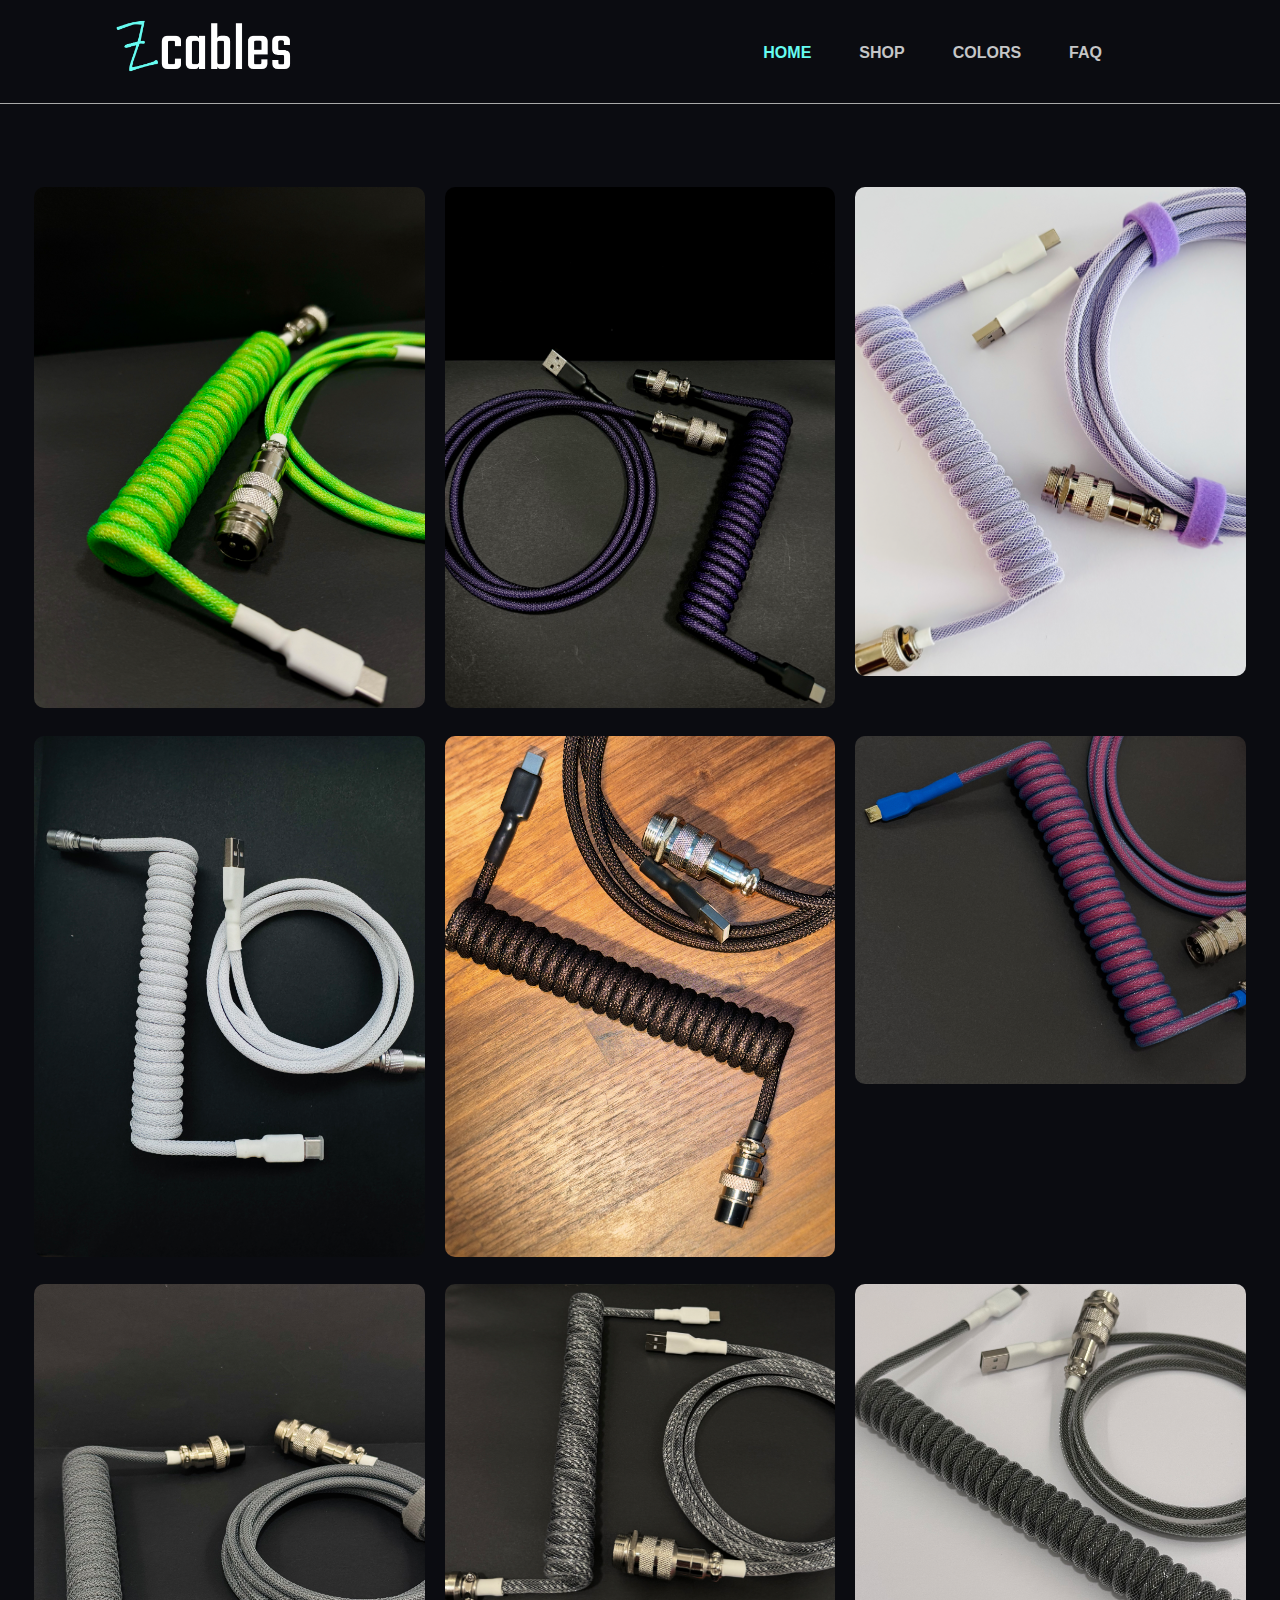
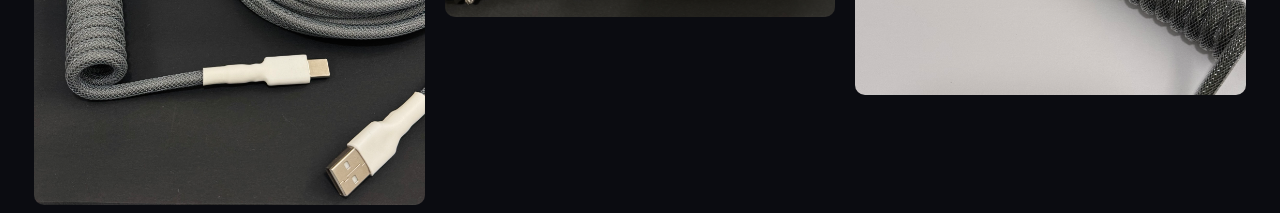
==== index.html @ d9645494 "initial commit" ====
<!DOCTYPE html>
<html lang="en">

<head>
    <meta charset="UTF-8" />
    <meta name="viewport" content="width=device-width, initial-scale=1.0" />
    <link rel="stylesheet" href="https://cdnjs.cloudflare.com/ajax/libs/font-awesome/6.5.2/css/all.min.css"
        integrity="sha512-SnH5WK+bZxgPHs44uWIX+LLJAJ9/2PkPKZ5QiAj6Ta86w+fsb2TkcmfRyVX3pBnMFcV7oQPJkl9QevSCWr3W6A=="
        crossorigin="anonymous" referrerpolicy="no-referrer" />
    <link rel="preconnect" href="https://fonts.googleapis.com" />
    <link rel="preconnect" href="https://fonts.gstatic.com" crossorigin />
    <link href="https://fonts.googleapis.com/css2?family=Open+Sans:ital,wght@0,300..800;1,300..800&display=swap"
        rel="stylesheet" />
    <link rel="stylesheet" href="css/styles.css" />
    <link rel="icon" href="images/favicon.ico" />
    <title>Zcables Home</title>
</head>

<body>
    <header class="header">
        <div class="container container--sm header-flex">
          <a href="index.html">
            <img src="images/logo-1.png" alt="" class="logo" />
        </a>          <nav>
                <ul class="main-menu main-menu-container">
                    <li><a class="current" href="index.html">HOME</a></li>
                    <li><a href="customize.html">SHOP</a></li>
                    <li><a href="colors.html">COLORS</a></li>
                    <li><a href="faq.html">FAQ</a></li>
                    <li><a href=""><i class="fa-solid fa-cart-shopping"></i></a></li>
                </ul>

            </nav>
            <!-- Mobile menu -->

            <!-- Mobile Menu & Hamburger Icon -->
            <div class="navbar__mobile-menu">
                <div class="navbar__mobile-menu-toggle">
                    <i class="fas fa-bars fa-2x"></i>
                </div>
                <!-- Mobile Menu Items -->
                <div class="navbar__mobile-menu-items">
                    <ul class="navbar__mobile-menu-list">
                        <li class="navbar__mobile-menu-item"><a class="current" href="index.html">Home</a> </li>
                        <li class="navbar__mobile-menu-item"> <a href="customize.html">SHOP</a> </li>
                        <li class="navbar__mobile-menu-item"> <a href="colors.html">Colors</a> </li>
                        <li class="navbar__mobile-menu-item"> <a href="faq.html">FAQ</a></li>
                        <li><a href=""><i class="fa-solid fa-cart-shopping"></i></a></li>
                    </ul>
                </div>
            </div>
        </div>
        </navbar>
        </div>
    </header>

    <!-- <section class="services bg-dark">
        <div class="container">
            <h2 class="section-heading">Gallery</h2>
            <div>
        </div>

        </div>
    </section> -->


    <section class="gallery">
      <div class="container container-lg gallery-flex">
       
        <div class="gallery-item">
          <!-- <a
            href="images/IMG_6.jpeg"
            data-lightbox="image-6"
            data-title="Image 6"
          > -->
            <img src="images/IMG_7.jpeg" alt="Portfolio Item 7" />
          <!-- </a> -->
        </div>
        <div class="gallery-item">
          <!-- <a
            href="images/IMG_6.jpeg"
            data-lightbox="image-6"
            data-title="Image 6"
          > -->
            <img src="images/IMG_8.jpeg" alt="Portfolio Item 8" />
          <!-- </a> -->
        </div>
        <div class="gallery-item">
          <!-- <a
            href="images/IMG_6.jpeg"
            data-lightbox="image-6"
            data-title="Image 6"
          > -->
            <img src="images/IMG_9.jpeg" alt="Portfolio Item 9" />
          <!-- </a> -->
        </div>
        <div class="gallery-item">
          <!-- <a
            href="images/IMG_6.jpeg"
            data-lightbox="image-6"
            data-title="Image 6"
          > -->
            <img src="images/IMG_10.jpeg" alt="Portfolio Item 10" />
          <!-- </a> -->
        </div>
        <div class="gallery-item">
          <!-- <a
            href="images/IMG_6.jpeg"
            data-lightbox="image-6"
            data-title="Image 6"
          > -->
            <img src="images/IMG_11.jpeg" alt="Portfolio Item 11" />
          <!-- </a> -->
        </div>
        <div class="gallery-item">
          <!-- <a
            href="images/IMG_6.jpeg"
            data-lightbox="image-6"
            data-title="Image 6"
          > -->
            <img src="images/IMG_12.jpeg" alt="Portfolio Item 12" />
          <!-- </a> -->
        </div>
        <div class="gallery-item">
          <!-- <a
            href="images/IMG_6.jpeg"
            data-lightbox="image-6"
            data-title="Image 6"
          > -->
            <img src="images/IMG_13.jpeg" alt="Portfolio Item 13" />
          <!-- </a> -->
        </div>
        <div class="gallery-item">
          <!-- <a
            href="images/IMG_6.jpeg"
            data-lightbox="image-6"
            data-title="Image 6"
          > -->
            <img src="images/IMG_14.jpeg" alt="Portfolio Item 14" />
          <!-- </a> -->
        </div>
        <div class="gallery-item">
          <!-- <a
            href="images/IMG_6.jpeg"
            data-lightbox="image-6"
            data-title="Image 6"
          > -->
            <img src="images/IMG_15.jpeg" alt="Portfolio Item 15" />
          <!-- </a> -->
        </div>
      </div>
    </section>
    <script src="./index.js"></script>
</body>

</html>

<!-- 

<div class="gallery-item">

    <img src="images/IMG_1.jpeg" alt="Portfolio Item 1" />
</div>
<div class="gallery-item">

    <img src="images/IMG_2.jpeg" alt="Portfolio Item 2" />
</div>
<div class="gallery-item">

    <img src="images/IMG_3.jpeg" alt="Portfolio Item 3" />
</div>
<div class="gallery-item">

    <img src="images/IMG_4.jpeg" alt="Portfolio Item 4" />
</div>
<div class="gallery-item">

    <img src="images/IMG_5.jpeg" alt="Portfolio Item 5" />
</div>
<div class="gallery-item">

    <img src="images/IMG_6.jpeg" alt="Portfolio Item 6" />
</div> -->
---- css/styles.css ----
* {
  margin: 0;
  padding: 0;
  box-sizing: border-box;
}

:root {
  /* --primary-color: #fcf5e9; */
  /* --primary-color: #FFCC00; */
  /* --primary-color: #FFDD44; */
  /* --primary-color: #9b44ff; */
  --primary-color: #7c44ff;

  --dark-color: #333;
  --container-normal: 1100px;
  --container-wide: 1400px;
  --container-narrow: 900px;
}

body {
  font-family: 'Open Sans', sans-serif;
  line-height: 1.6;
  /* background-color: #1D1D1D; */
  background-color: #0B0C11;

  color: #DADADA;
  /* width: 20vw; */
  /* height: 20dvw; */
  /* font-size:calc(1.3rem, 1.3vh, 2rem); */
}


a {
  text-decoration: none;
  /* color: #666666; */
  color: #C5C6C7;
}

ul {
  list-style: none;
}

img {
  max-width: 100%;
}


/* playground */

.color1,
.color2 {
  /* width: 20rem;
  height: 20rem; */

}

.color1 {
  background-color: #FFCC00;
}

.color2 {
  background-color: #FFD523;
}


/* Mobile Menu */


.navbar__menu-link:hover,
.navbar__mobile-menu-link:hover {
  color: var(--primary-color);
}

.navbar__menu-link--primary,
.navbar__mobile-menu-link--primary {
  color: var(--primary-color);
}

.navbar__menu-link--primary:hover,
.navbar__mobile-menu-link--primary:hover {
  color: #fff;
}

/* Mobile Menu */
.navbar__mobile-menu {
  display: none;
  cursor: pointer;

}

.navbar__mobile-menu-items {
  position: absolute;
  display: none;
  /* top: 100%; */
  left: 0;
  top: 10dvh;
  width: 100%;
  background: var(--secondary-color);
  opacity: 0.95;
  padding: 3rem 2rem;
  text-align: center;
  box-shadow: 0 2px 5px rgba(255, 255, 255, 0.1);
  border-top: 1px solid rgba(255, 255, 255, 0.1);
  transition: transform 0.3s ease-in-out;
}

.navbar__mobile-menu-list {
  display: flex;
  flex-direction: column;
  gap: 2rem;
  font-size: 1.2rem;
}

.navbar__mobile-menu-items {
  transform: translateX(100%);
}

.navbar__mobile-menu-items.active {
  transform: translateX(1dvw);
  background-color: #1D1D1D;
}




/* Utility Classes */
.bg-primary {
  /* background: var(--primary-color); */

  /* Text */
  /* color: var(--primary-color); */
  color: #FFC107;
}

.bg-dark {
  /* background: var(--dark-color); */
  background-color: #0B0C11;

  color: #fff;
}

.bg-dark .bg-primary {
  padding: 0 0.3rem;
}

.btn {
  display: inline-block;
  padding: 1rem 2rem;
  border: 1px solid #333;
  background: transparent;
  font-family: inherit;
  font-size: inherit;
  cursor: pointer;
}

.btn:hover {
  background: #333;
  color: #fff;
}

.visually-hidden {
  clip: rect(0 0 0 0);
  clip-path: inset(50%);
  height: 1px;
  overflow: hidden;
  position: absolute;
  white-space: nowrap;
  width: 1px;
}

.section-heading {
  font-size: 1.6rem;
  text-align: center;
  margin-bottom: 40px;
}

/* Container */
.container {
  max-width: var(--container-normal);
  margin: 0 auto;
  padding: 0 1.5rem;
}

.container-lg {
  max-width: var(--container-wide);
}

.container-sm {
  /* max-width: var(--container-narrow); */
}

.container- {
  /* max-width: var(--container-narrow); */
}

/* Input */

input{
  padding: 2rem;
}

/* Header */
.header {
  border-bottom: 1px solid #aaa;
  margin: 1.5dvw auto;
}

.header .logo {
  width: 180px;
}

.header .header-flex {
  padding-bottom: 1rem;
  display: flex;
  justify-content: space-between;
  align-items: center;
}

.header .main-menu {
  display: flex;
  gap: 1rem;
  font-size: 1.3rem;
}

.header .main-menu a {
  padding: 0.5rem 1rem;
  /* font-size: 1.3rem; */
  font-weight: 800;
  font-family: "Teko", sans-serif;
  font-optical-sizing: auto;
  font-style: normal;

}

.header .main-menu a:hover {
  /* background: var(--primary-color); */
  /* background: #ffffff; */
  /* background: #e4e7ba; */
  color: #ffffff;
}

.current {
  /* color: #FFC107; */
  color: #66FCF1;

}

/* Hero */
.hero {
  height: 500px;
  display: flex;
  justify-content: center;
  align-items: center;
  text-align: center;
}

.hero h2 {
  /* font-size: 3rem; */
  line-height: 1.4;
  font-weight: normal;
}

.gallery {
  padding-top: 4rem;
  /* background-color: #333333; */
  /* background-color: #46A29F; */
  background-color: #0B0C11;

}

.gallery-flex {
  display: flex;
  justify-content: center;
  flex-wrap: wrap;
  gap: 20px;
}

.gallery-item {
  width: calc(33.333% - 20px);
  border-radius: 10px;
}

.gallery-item img {
  border-radius: 10px;
}

.gallery-item:hover {
  opacity: 0.9;
}


/* DIY Gallery */

.gallery .diy {
  padding-top: 4rem;
  background-color: #333333;
}

.gallery-flex {
  display: flex;
  justify-content: center;
  flex-wrap: wrap;
  gap: 20px;
}

.gallery-item .diy {
  width: calc(33.333% - 20px);
  border-radius: 10px;
}

.gallery-item img {
  border-radius: 10px;
}

.gallery-item:hover {
  opacity: 0.9;
}




/* Footer */
.footer {
  border-top: 1px solid #aaa;
  padding: 2rem 1.5rem;
  margin-top: 2rem;
}

.footer .footer-flex {
  display: flex;
  justify-content: space-between;
  align-items: center;
}

.footer img {
  width: 120px;
  height: 35px;
}

.footer h4 {
  /* font-size: 1rem; */
  margin-bottom: 0.5rem;
}

.footer a {
  margin: 0.2rem;
}

/* Services */
.services {
  padding: 3rem 0 4rem;
}

.services-flex {
  display: flex;
  gap: 2rem;
}

.service-item h4 {
  /* font-size: 1.1rem; */
  margin-bottom: 0.7rem;
}

/* Team */
.team {
  padding: 3rem 0 4rem;
}

.team-flex {
  display: flex;
  gap: 1.4rem;
}

.team img {
  border-radius: 10px;
}

/* Contact */
.contact {
  padding: 3rem 0 4rem;
}

.contact p {
  text-align: center;
  margin-bottom: 2rem;
}

.form-group {
  margin: 2rem 0;
}

.contact input,
.contact textarea {
  border: none;
  border-bottom: 1px #333 solid;
  width: 100%;
  font-family: inherit;
  /* font-size: inherit; */
  padding-bottom: 1rem;
}

.contact textarea {
  height: 200px;
}

.contact input:focus,
.contact textarea:focus {
  outline: 0;
}

.contact button {
  width: 100%;
}

/* Media Queries */

@media (max-width: 576px) {}

@media (max-width: 768px) {}


@media only screen and (max-width: 992px) {



  .navbar__menu {
    display: none;
  }

  .navbar__mobile-menu {
    display: block;
  }

  .header .main-menu{
    display: none;

  }

  .navbar__mobile-menu-items {
    display: block;

  }


  .checkbtn {
    display: block;
    font-size: 5rem;
    position: absolute;
    top: 30px;
    left: 40px;
  }

  .nav-mobile {
    top: 160px;
    width: 100%;
  }

  .nav-mobile a {
    font-size: 2rem;
    padding: 2rem 3rem;
  }

  .checkbtn {
    display: block;
    font-size: 5rem;
    position: absolute;
    top: 30px;
    left: 40px;
  }

  .nav-mobile {
    top: 160px;
    width: 100%;
  }

  .nav-mobile a {
    font-size: 2rem;
    padding: 2rem 3rem;
  }
}


 select{
  padding: 1rem;
}


.container-1 {
  max-width: 800px;
  margin: 20px auto;
  padding: 20px;
  box-shadow: 0 0 10px rgba(0, 0, 0, 0.1);
}

h1 {
  font-size: 24px;
  margin-bottom: 20px;
}

.faq-item {
  margin-bottom: 10px;
}

.faq-question {
  width: 100%;
  padding: 10px;
  font-size: 1.4rem;
  text-align: left;
  border: 1px solid #ccc;
  border-radius: 5px;
  cursor: pointer;
  transition: background-color 0.3s;
  background-color: transparent;
  color: #49C5B6;
font-weight: 700;
font-family: "Teko", sans-serif;
font-optical-sizing: auto;
font-style: normal;}

.faq-question:hover {
  /* background-color: #d4d4d4; */
}

.drawer {
  display: none;
  padding: 10px;
  border: 1px solid #ccc;
  border-top: none;
  margin-top: -1px;
  background-color: #29292B; 
  border-radius: 0 0 5px 5px;
}

.drawer p {
  margin: 0;
  font-size: 1rem;
  color: #C0C0C0;
}

 li {
  margin: 0;
  font-size: 1rem;
  color: #C0C0C0;
}
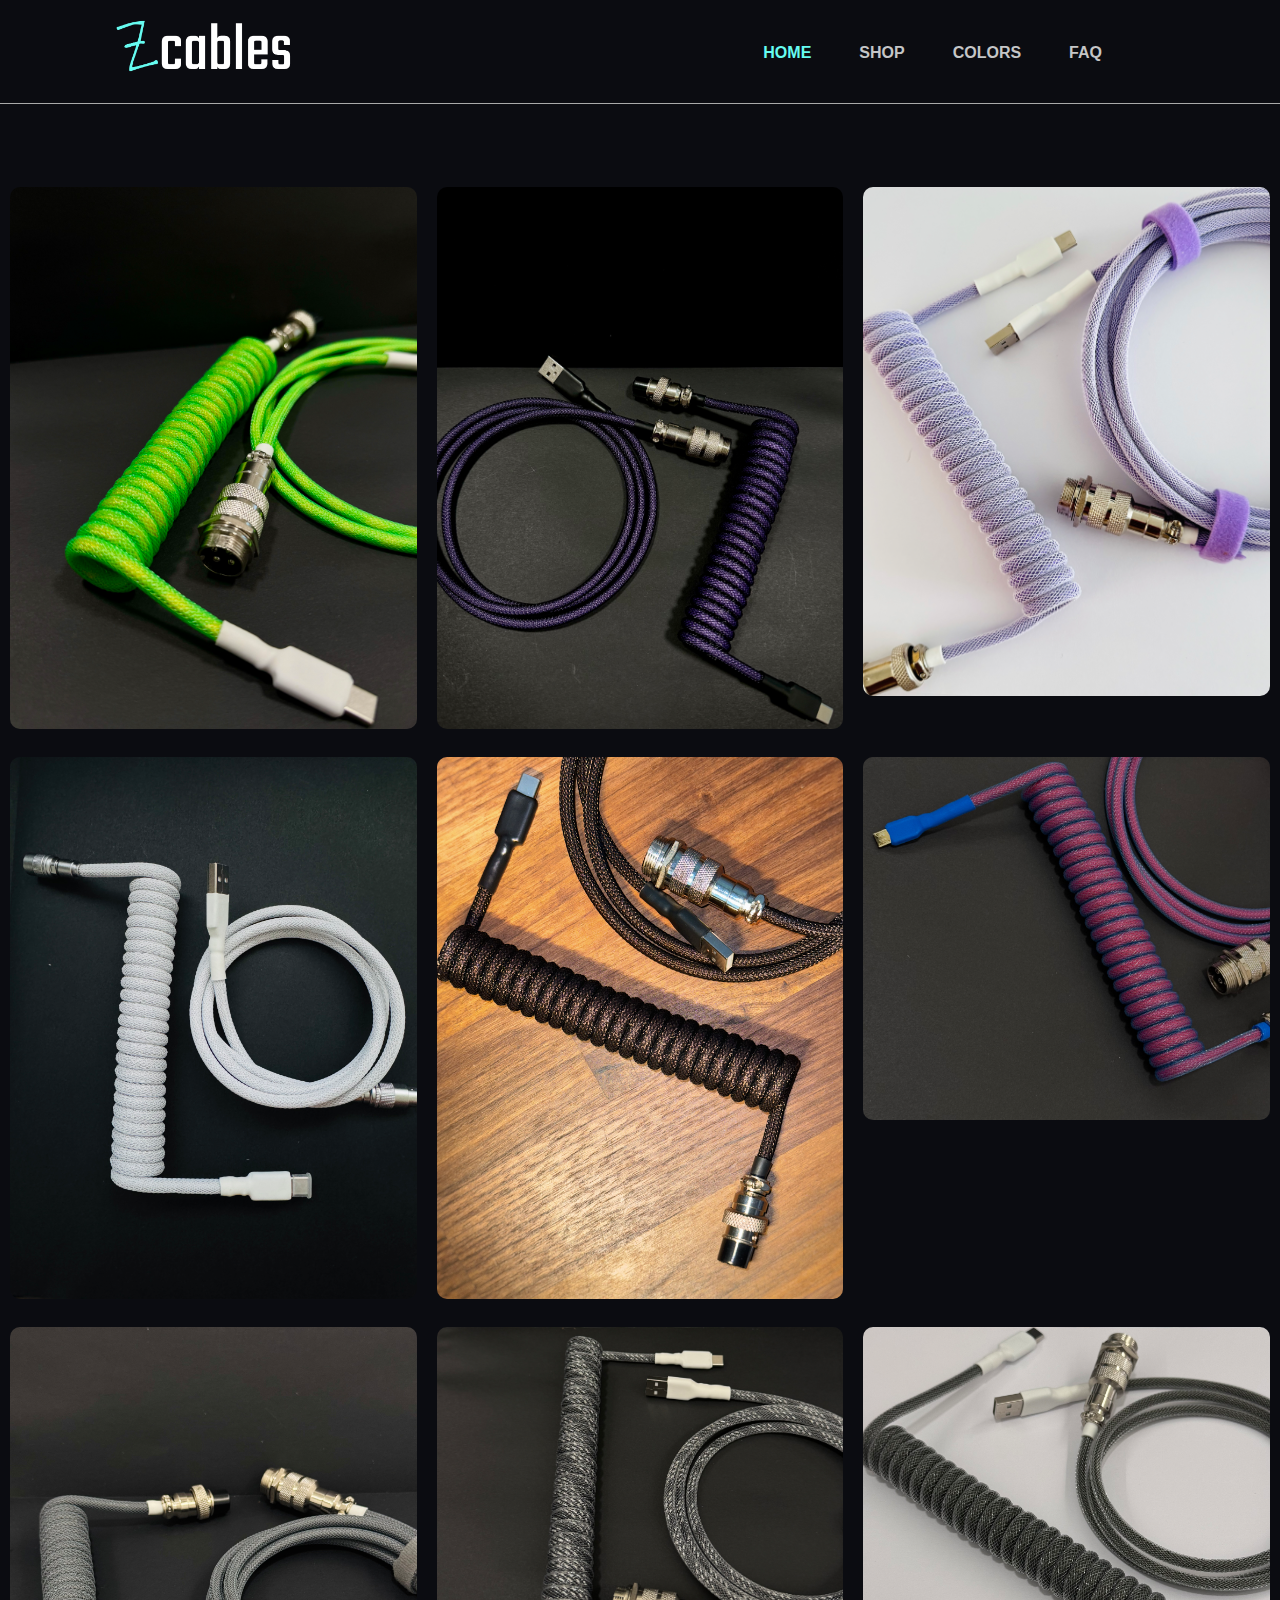
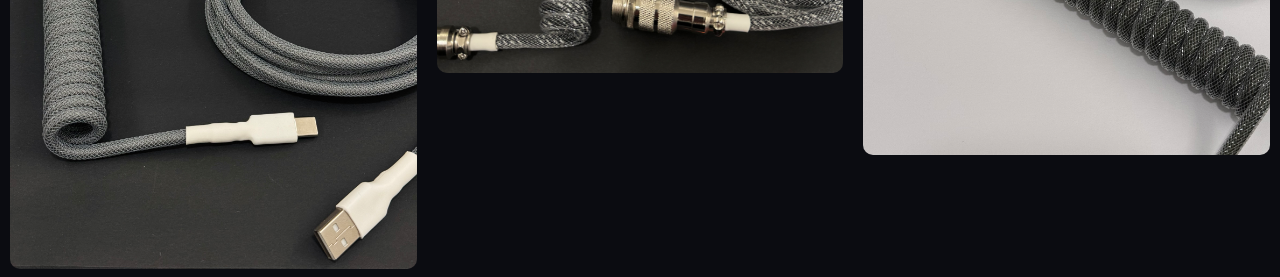
==== commit 4d5122ff: "Pages" ====
--- a/index.html
+++ b/index.html
@@ -24,7 +24,7 @@
         </a>          <nav>
                 <ul class="main-menu main-menu-container">
                     <li><a class="current" href="index.html">HOME</a></li>
-                    <li><a href="customize.html">SHOP</a></li>
+                    <li><a href="shop.html">SHOP</a></li>
                     <li><a href="colors.html">COLORS</a></li>
                     <li><a href="faq.html">FAQ</a></li>
                     <li><a href=""><i class="fa-solid fa-cart-shopping"></i></a></li>
@@ -42,7 +42,7 @@
                 <div class="navbar__mobile-menu-items">
                     <ul class="navbar__mobile-menu-list">
                         <li class="navbar__mobile-menu-item"><a class="current" href="index.html">Home</a> </li>
-                        <li class="navbar__mobile-menu-item"> <a href="customize.html">SHOP</a> </li>
+                        <li class="navbar__mobile-menu-item"> <a href="shop.html">SHOP</a> </li>
                         <li class="navbar__mobile-menu-item"> <a href="colors.html">Colors</a> </li>
                         <li class="navbar__mobile-menu-item"> <a href="faq.html">FAQ</a></li>
                         <li><a href=""><i class="fa-solid fa-cart-shopping"></i></a></li>
@@ -65,7 +65,7 @@
 
 
     <section class="gallery">
-      <div class="container container-lg gallery-flex">
+      <div class="center-container container-lg gallery-flex">
        
         <div class="gallery-item">
           <!-- <a
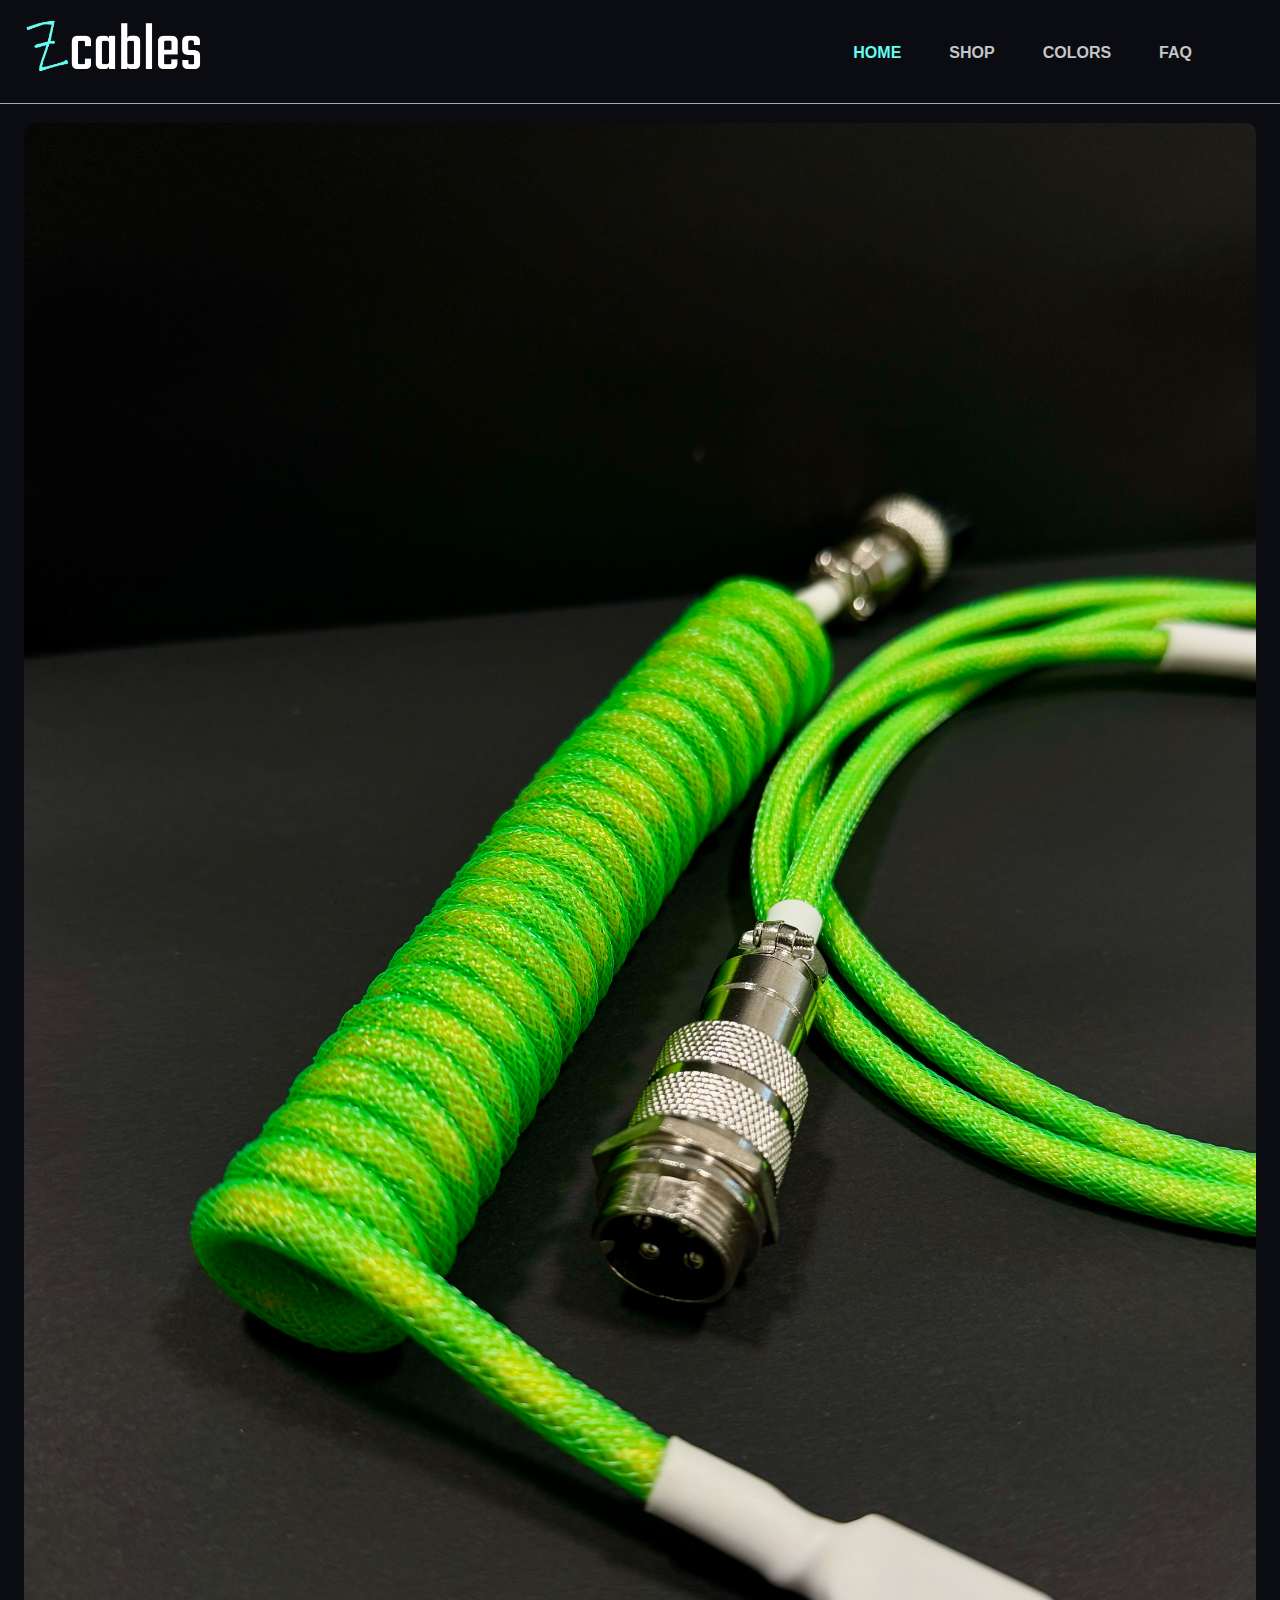
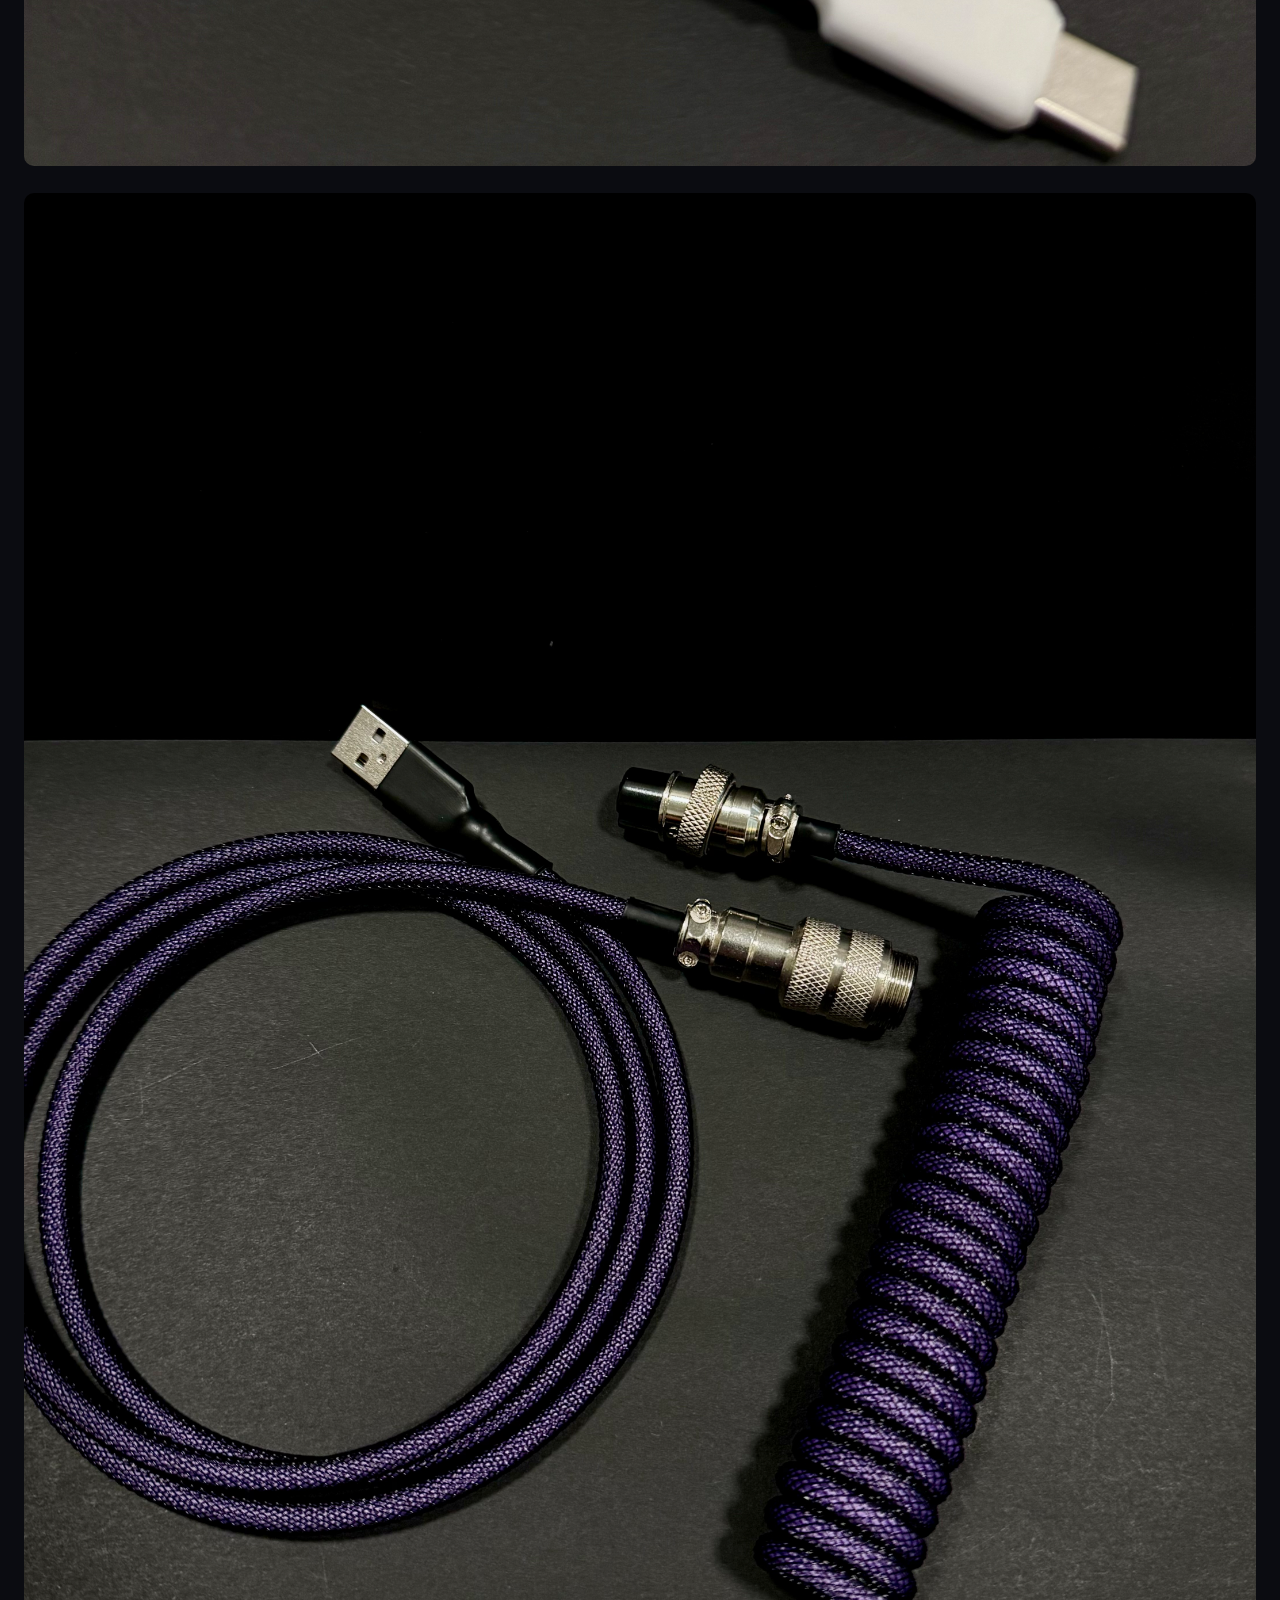
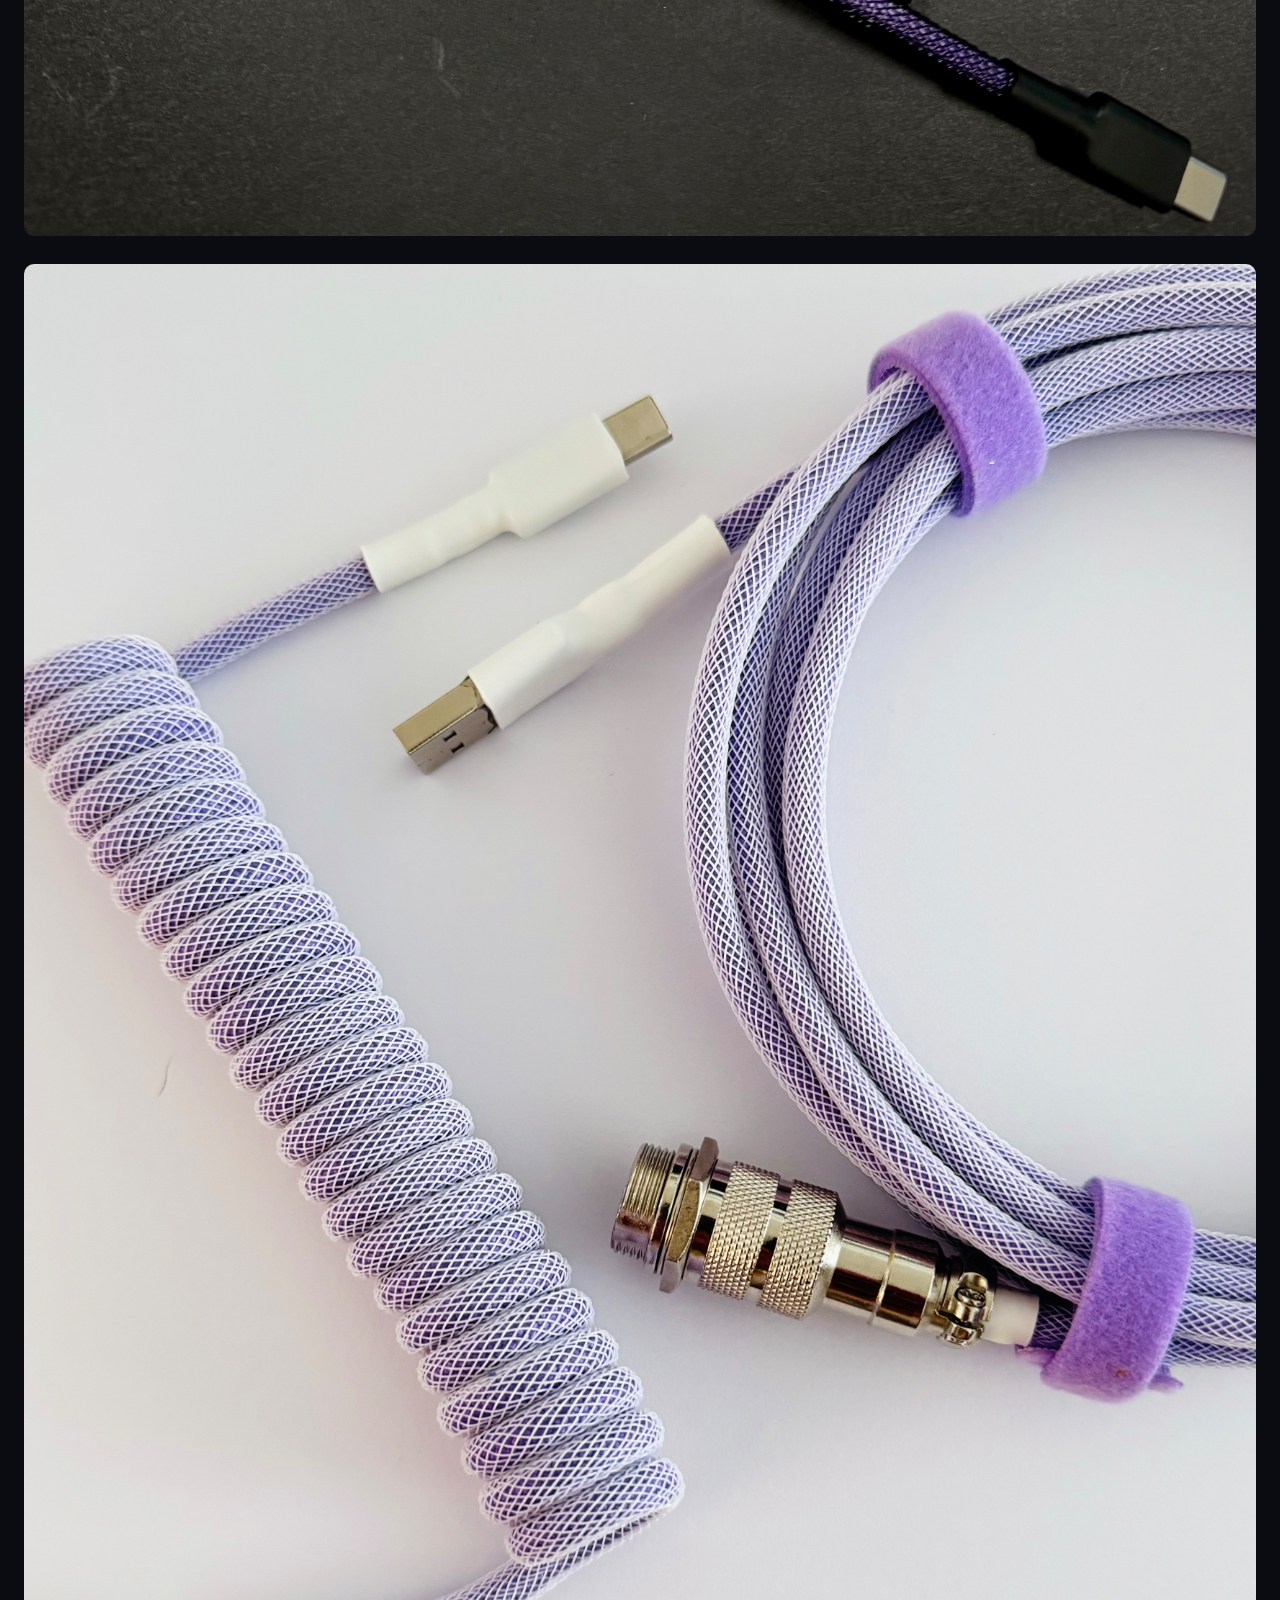
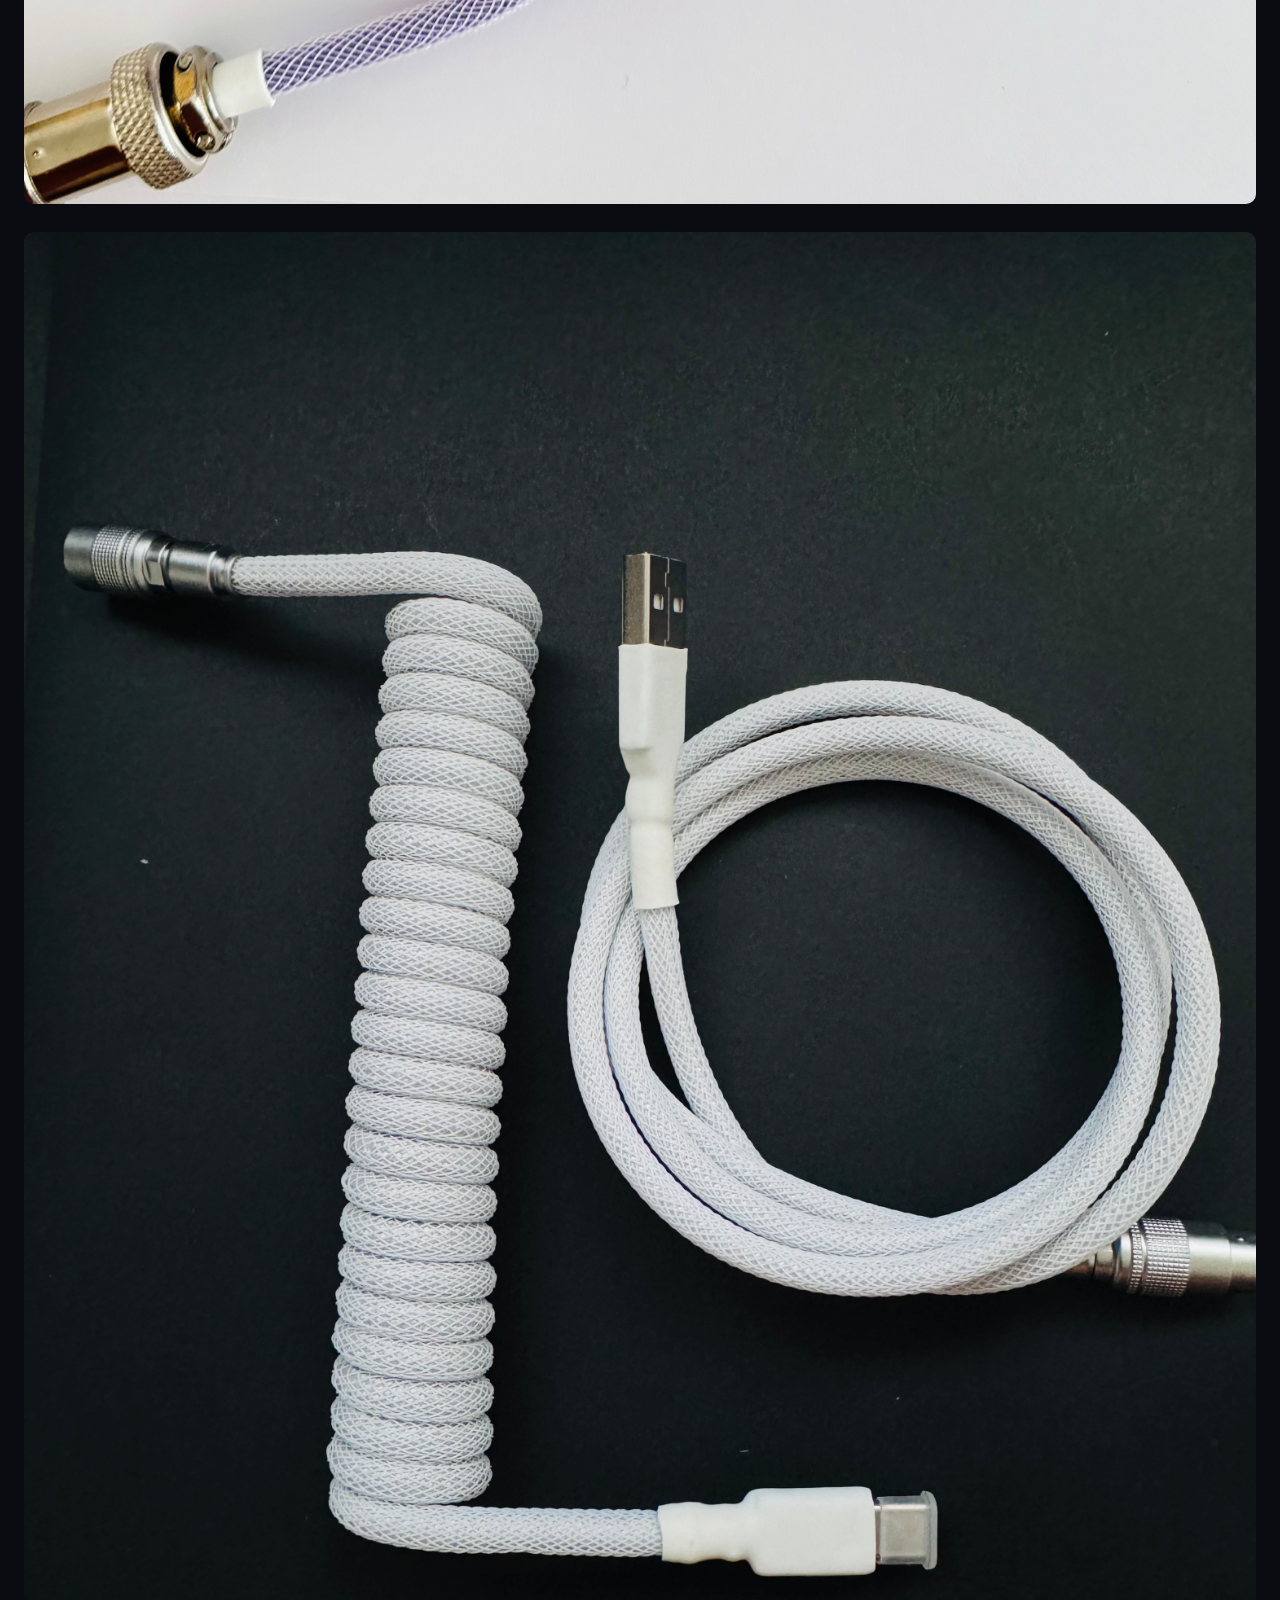
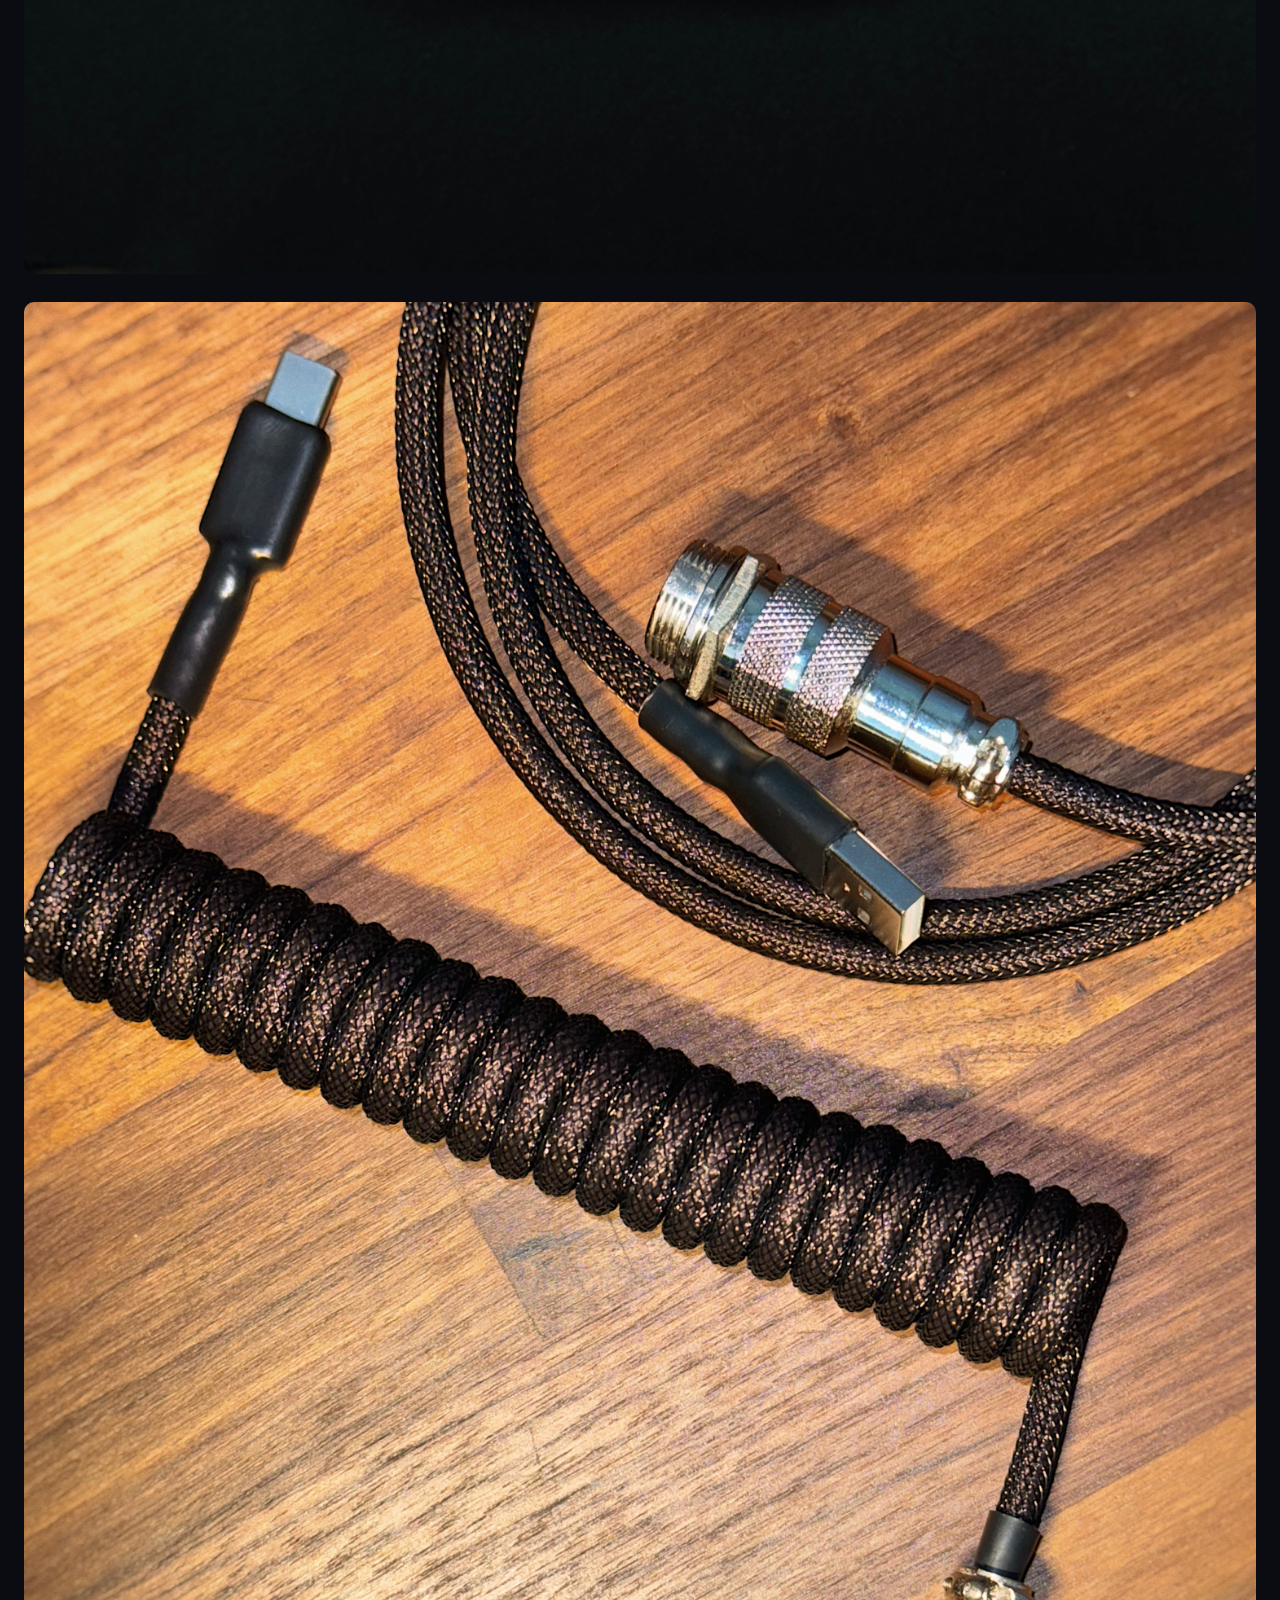
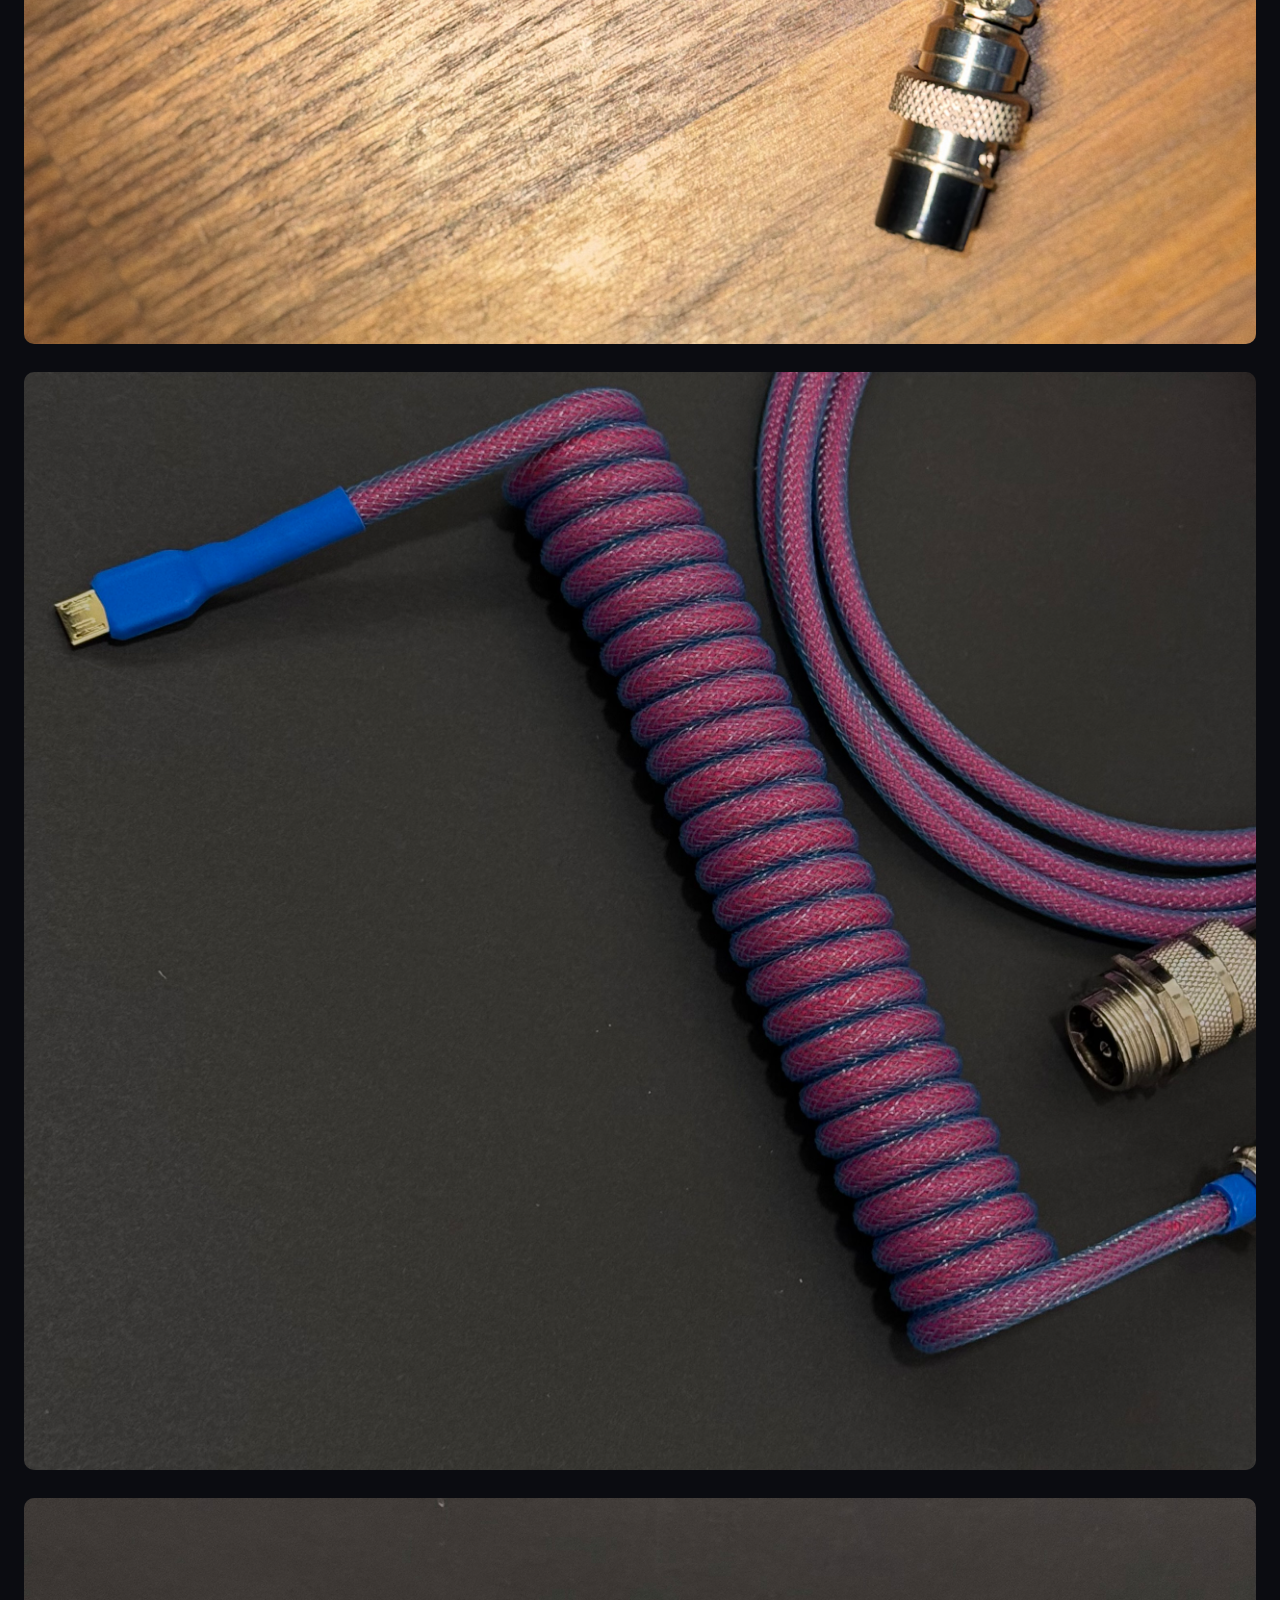
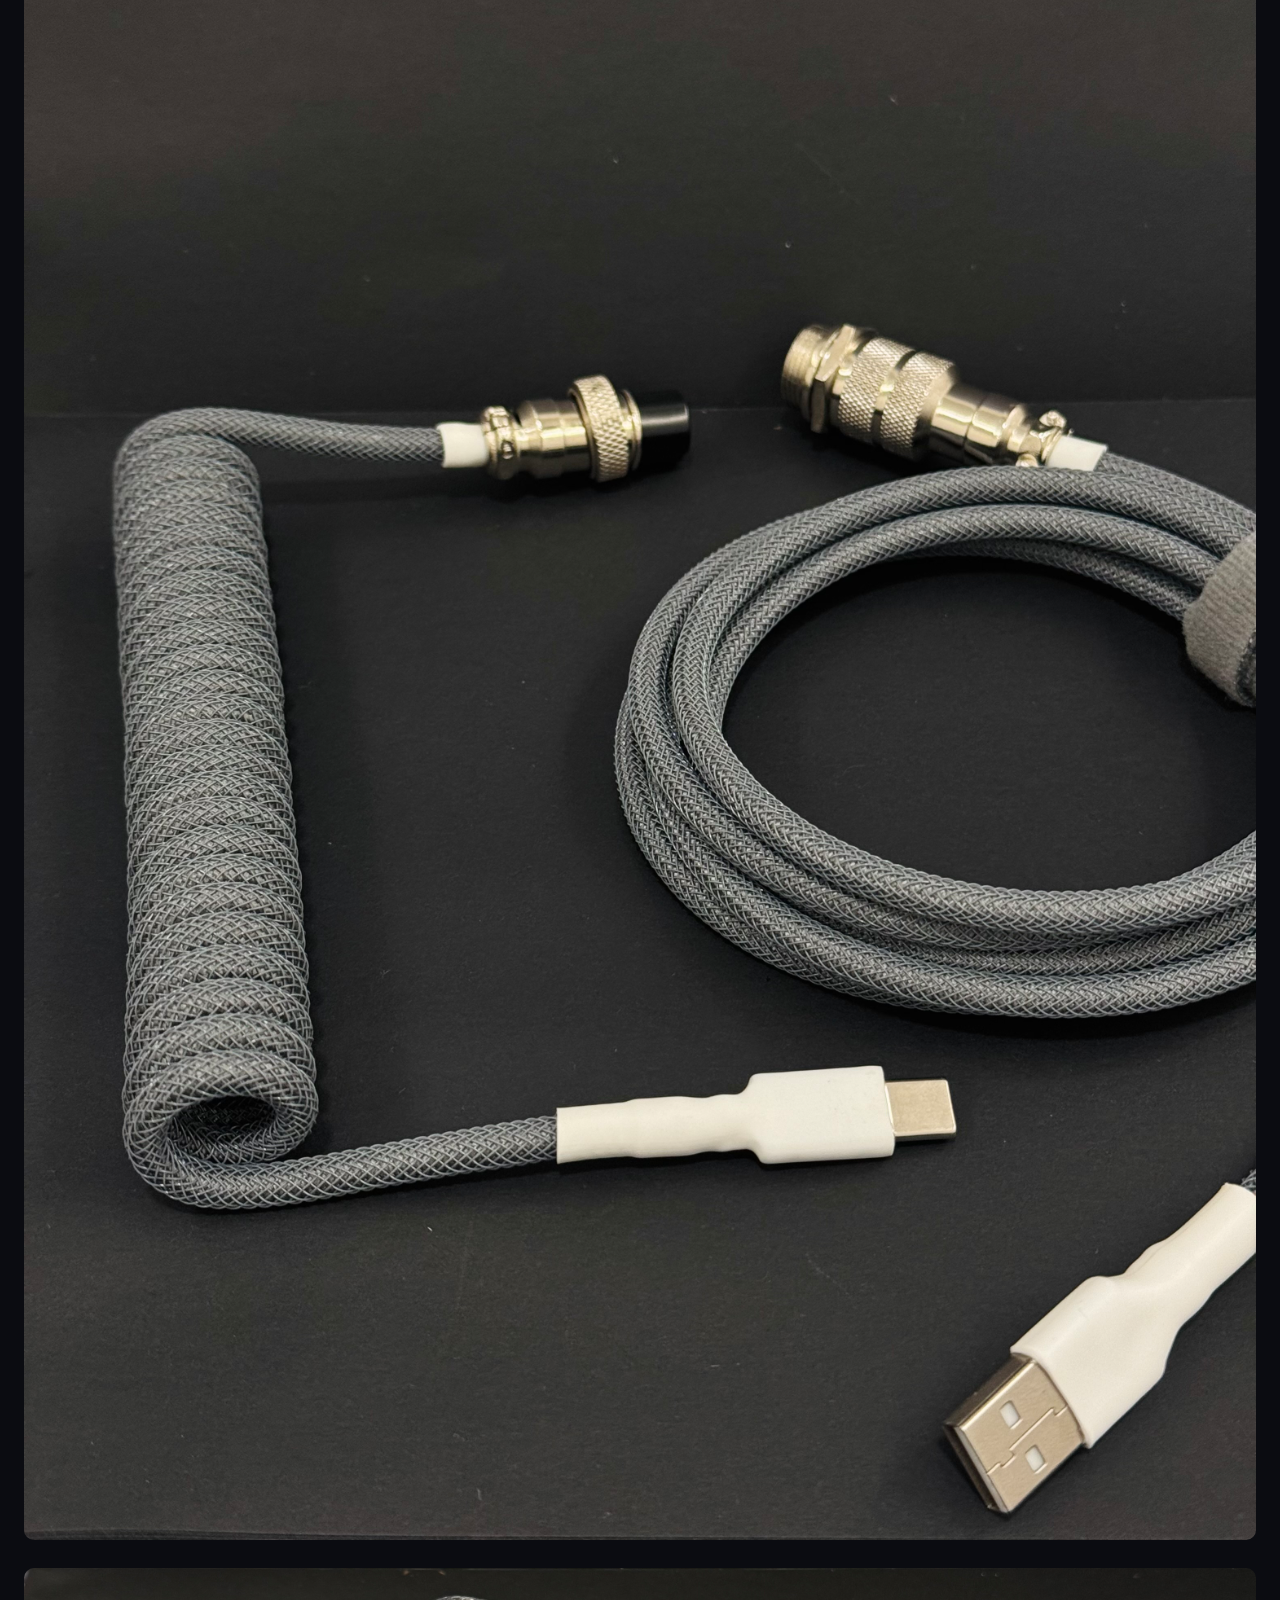
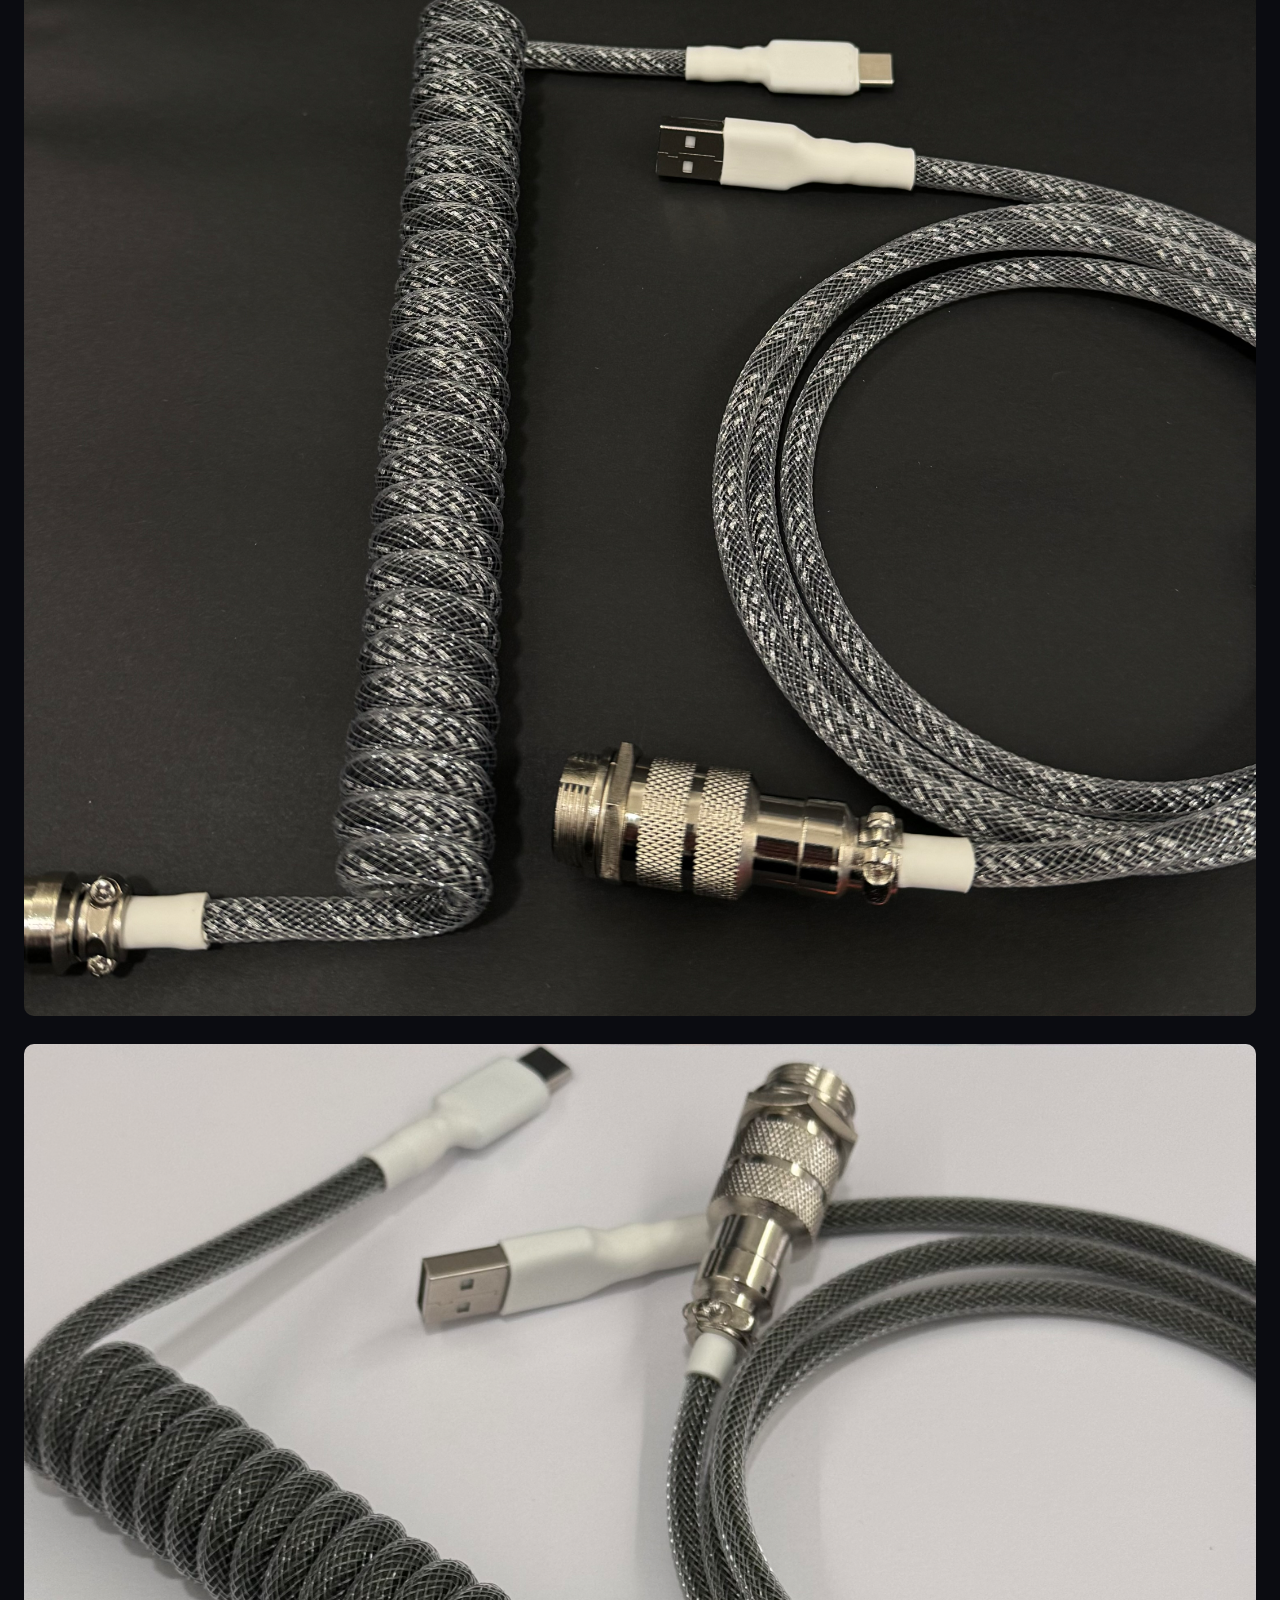
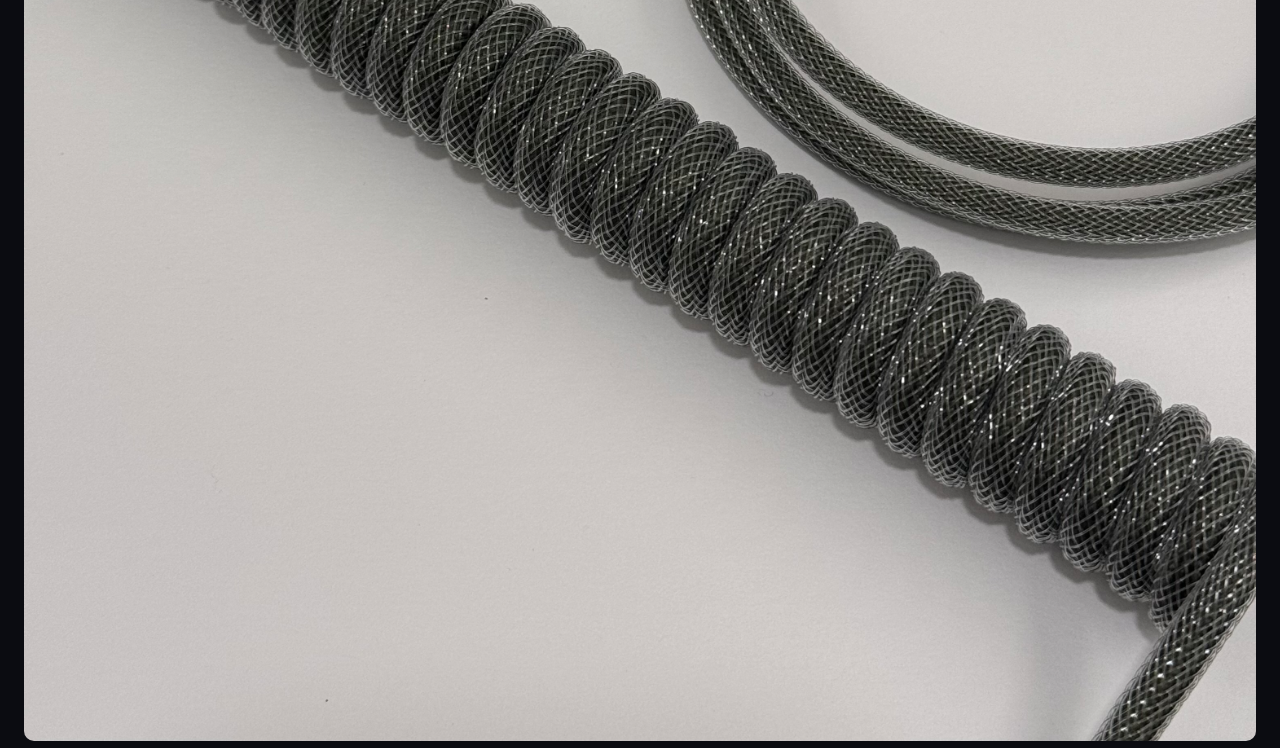
==== commit 56f10760: "style&Pages" ====
--- a/index.html
+++ b/index.html
@@ -2,155 +2,99 @@
 <html lang="en">
 
 <head>
-    <meta charset="UTF-8" />
-    <meta name="viewport" content="width=device-width, initial-scale=1.0" />
-    <link rel="stylesheet" href="https://cdnjs.cloudflare.com/ajax/libs/font-awesome/6.5.2/css/all.min.css"
-        integrity="sha512-SnH5WK+bZxgPHs44uWIX+LLJAJ9/2PkPKZ5QiAj6Ta86w+fsb2TkcmfRyVX3pBnMFcV7oQPJkl9QevSCWr3W6A=="
-        crossorigin="anonymous" referrerpolicy="no-referrer" />
-    <link rel="preconnect" href="https://fonts.googleapis.com" />
-    <link rel="preconnect" href="https://fonts.gstatic.com" crossorigin />
-    <link href="https://fonts.googleapis.com/css2?family=Open+Sans:ital,wght@0,300..800;1,300..800&display=swap"
-        rel="stylesheet" />
-    <link rel="stylesheet" href="css/styles.css" />
-    <link rel="icon" href="images/favicon.ico" />
-    <title>Zcables Home</title>
+  <meta charset="UTF-8" />
+  <meta name="viewport" content="width=device-width, initial-scale=1.0" />
+  <link rel="stylesheet" href="https://cdnjs.cloudflare.com/ajax/libs/font-awesome/6.5.2/css/all.min.css"
+    integrity="sha512-SnH5WK+bZxgPHs44uWIX+LLJAJ9/2PkPKZ5QiAj6Ta86w+fsb2TkcmfRyVX3pBnMFcV7oQPJkl9QevSCWr3W6A=="
+    crossorigin="anonymous" referrerpolicy="no-referrer" />
+  <link rel="preconnect" href="https://fonts.googleapis.com" />
+  <link rel="preconnect" href="https://fonts.gstatic.com" crossorigin />
+  <link href="https://fonts.googleapis.com/css2?family=Open+Sans:ital,wght@0,300..800;1,300..800&display=swap"
+    rel="stylesheet" />
+  <link rel="stylesheet" href="css/styles.css" />
+  <link rel="icon" href="images/favicon.ico" />
+  <title>Zcables Home</title>
 </head>
 
 <body>
-    <header class="header">
-        <div class="container container--sm header-flex">
-          <a href="index.html">
-            <img src="images/logo-1.png" alt="" class="logo" />
-        </a>          <nav>
-                <ul class="main-menu main-menu-container">
-                    <li><a class="current" href="index.html">HOME</a></li>
-                    <li><a href="shop.html">SHOP</a></li>
-                    <li><a href="colors.html">COLORS</a></li>
-                    <li><a href="faq.html">FAQ</a></li>
-                    <li><a href=""><i class="fa-solid fa-cart-shopping"></i></a></li>
-                </ul>
+  <header class="header">
+    <div class="container container--sm header-flex">
+      <a href="index.html">
+        <img src="images/logo-1.png" alt="" class="logo" />
+      </a>
+      <nav>
+        <ul class="main-menu main-menu-container">
+          <li><a class="current" href="index.html">HOME</a></li>
+          <li><a href="shop.html">SHOP</a></li>
+          <li><a href="colors.html">COLORS</a></li>
+          <li><a href="faq.html">FAQ</a></li>
+          <li><a href=""><i class="fa-solid fa-cart-shopping"></i></a></li>
+        </ul>
+      </nav>
+      
+      <!-- Mobile  -->
+      <div class="navbar__mobile-menu">
+        <!-- toggle Icon -->
+        <div class="navbar__mobile-menu-toggle">
+          <i class="fas fa-bars fa-2x"></i>
+        </div>
+        <!-- Menu Items -->
+        <div class="navbar__mobile-menu-items">
+          <ul class="navbar__mobile-menu-list">
+            <li class="navbar__mobile-menu-item"><a class="current" href="index.html">HOME</a> </li>
+            <li class="navbar__mobile-menu-item"> <a href="shop.html">SHOP</a> </li>
+            <li class="navbar__mobile-menu-item"> <a href="colors.html">COLORS</a> </li>
+            <li class="navbar__mobile-menu-item"> <a href="faq.html">FAQ</a></li>
+            <li><a href=""><i class="fa-solid fa-cart-shopping"></i></a></li>
+          </ul>
+        </div>
+      </div>
+    </div>
+    </navbar>
+    </div>
+  </header>
 
-            </nav>
-            <!-- Mobile menu -->
-
-            <!-- Mobile Menu & Hamburger Icon -->
-            <div class="navbar__mobile-menu">
-                <div class="navbar__mobile-menu-toggle">
-                    <i class="fas fa-bars fa-2x"></i>
-                </div>
-                <!-- Mobile Menu Items -->
-                <div class="navbar__mobile-menu-items">
-                    <ul class="navbar__mobile-menu-list">
-                        <li class="navbar__mobile-menu-item"><a class="current" href="index.html">Home</a> </li>
-                        <li class="navbar__mobile-menu-item"> <a href="shop.html">SHOP</a> </li>
-                        <li class="navbar__mobile-menu-item"> <a href="colors.html">Colors</a> </li>
-                        <li class="navbar__mobile-menu-item"> <a href="faq.html">FAQ</a></li>
-                        <li><a href=""><i class="fa-solid fa-cart-shopping"></i></a></li>
-                    </ul>
-                </div>
-            </div>
-        </div>
-        </navbar>
-        </div>
-    </header>
-
-    <!-- <section class="services bg-dark">
-        <div class="container">
-            <h2 class="section-heading">Gallery</h2>
-            <div>
-        </div>
-
-        </div>
-    </section> -->
-
-
-    <section class="gallery">
-      <div class="center-container container-lg gallery-flex">
-       
-        <div class="gallery-item">
-          <!-- <a
+  <section class="gallery">
+    <div class="center-container container-lg gallery-flex">
+      <div class="gallery-item">
+        <!-- <a
             href="images/IMG_6.jpeg"
             data-lightbox="image-6"
             data-title="Image 6"
-          > -->
-            <img src="images/IMG_7.jpeg" alt="Portfolio Item 7" />
-          <!-- </a> -->
-        </div>
-        <div class="gallery-item">
-          <!-- <a
-            href="images/IMG_6.jpeg"
-            data-lightbox="image-6"
-            data-title="Image 6"
-          > -->
-            <img src="images/IMG_8.jpeg" alt="Portfolio Item 8" />
-          <!-- </a> -->
-        </div>
-        <div class="gallery-item">
-          <!-- <a
-            href="images/IMG_6.jpeg"
-            data-lightbox="image-6"
-            data-title="Image 6"
-          > -->
-            <img src="images/IMG_9.jpeg" alt="Portfolio Item 9" />
-          <!-- </a> -->
-        </div>
-        <div class="gallery-item">
-          <!-- <a
-            href="images/IMG_6.jpeg"
-            data-lightbox="image-6"
-            data-title="Image 6"
-          > -->
-            <img src="images/IMG_10.jpeg" alt="Portfolio Item 10" />
-          <!-- </a> -->
-        </div>
-        <div class="gallery-item">
-          <!-- <a
-            href="images/IMG_6.jpeg"
-            data-lightbox="image-6"
-            data-title="Image 6"
-          > -->
-            <img src="images/IMG_11.jpeg" alt="Portfolio Item 11" />
-          <!-- </a> -->
-        </div>
-        <div class="gallery-item">
-          <!-- <a
-            href="images/IMG_6.jpeg"
-            data-lightbox="image-6"
-            data-title="Image 6"
-          > -->
-            <img src="images/IMG_12.jpeg" alt="Portfolio Item 12" />
-          <!-- </a> -->
-        </div>
-        <div class="gallery-item">
-          <!-- <a
-            href="images/IMG_6.jpeg"
-            data-lightbox="image-6"
-            data-title="Image 6"
-          > -->
-            <img src="images/IMG_13.jpeg" alt="Portfolio Item 13" />
-          <!-- </a> -->
-        </div>
-        <div class="gallery-item">
-          <!-- <a
-            href="images/IMG_6.jpeg"
-            data-lightbox="image-6"
-            data-title="Image 6"
-          > -->
-            <img src="images/IMG_14.jpeg" alt="Portfolio Item 14" />
-          <!-- </a> -->
-        </div>
-        <div class="gallery-item">
-          <!-- <a
-            href="images/IMG_6.jpeg"
-            data-lightbox="image-6"
-            data-title="Image 6"
-          > -->
-            <img src="images/IMG_15.jpeg" alt="Portfolio Item 15" />
-          <!-- </a> -->
-        </div>
+        > -->
+        <img src="images/IMG_7.jpeg" alt="Portfolio Item 7" />
+        <!-- </a> -->
       </div>
-    </section>
-    <script src="./index.js"></script>
+      <div class="gallery-item">
+
+        <img src="images/IMG_8.jpeg" alt="Portfolio Item 8" />
+      </div>
+      <div class="gallery-item">
+        <img src="images/IMG_9.jpeg" alt="Portfolio Item 9" />
+      </div>
+      <div class="gallery-item">
+        <img src="images/IMG_10.jpeg" alt="Portfolio Item 10" />
+      </div>
+      <div class="gallery-item">
+        <img src="images/IMG_11.jpeg" alt="Portfolio Item 11" />
+      </div>
+      <div class="gallery-item">
+        <img src="images/IMG_12.jpeg" alt="Portfolio Item 12" />
+      </div>
+      <div class="gallery-item">
+        <img src="images/IMG_13.jpeg" alt="Portfolio Item 13" />
+      </div>
+      <div class="gallery-item">
+        <img src="images/IMG_14.jpeg" alt="Portfolio Item 14" />
+      </div>
+      <div class="gallery-item">
+
+        <img src="images/IMG_15.jpeg" alt="Portfolio Item 15" />
+
+      </div>
+    </div>
+  </section>
+  <script src="./index.js"></script>
 </body>
 
 </html>
--- a/css/styles.css
+++ b/css/styles.css
@@ -3,6 +3,10 @@
   padding: 0;
   box-sizing: border-box;
 }
+
+/* *, *::before, *::after {
+  box-sizing: border-box;
+} */
 
 :root {
   /* --primary-color: #fcf5e9; */
@@ -82,27 +86,32 @@
 }
 
 /* Mobile Menu */
+
+/* Mobile Menu */
 .navbar__mobile-menu {
   display: none;
   cursor: pointer;
+  position: relative;
 
 }
 
 .navbar__mobile-menu-items {
-  position: absolute;
-  display: none;
-  /* top: 100%; */
+  position: fixed; /* Use fixed positioning to ensure it stays in place relative to the viewport */
+  top: 13dvh;
   left: 0;
-  top: 10dvh;
   width: 100%;
-  background: var(--secondary-color);
+  height: 100vh; /* Full viewport height to cover the screen */
+  background: var(--dark-color);
   opacity: 0.95;
   padding: 3rem 2rem;
   text-align: center;
   box-shadow: 0 2px 5px rgba(255, 255, 255, 0.1);
   border-top: 1px solid rgba(255, 255, 255, 0.1);
+  transform: translateX(-100%); /* Start off-screen to the left */
   transition: transform 0.3s ease-in-out;
-}
+  overflow-y: auto; /* Ensure scrolling if content exceeds viewport height */
+}
+
 
 .navbar__mobile-menu-list {
   display: flex;
@@ -111,12 +120,119 @@
   font-size: 1.2rem;
 }
 
+.shop-container{
+width: 100%;
+}
+
+.flex-column{
+  display: flex;
+flex-direction: column;
+}
+
+.flex-row {
+  display: flex;
+  flex-direction: row;
+  gap: 10rem;
+}
+
+.ml-10{
+  display: flex;
+  margin-left: 13dvw;
+/* justify-content: center; */
+/* align-items: center; */
+/* margin-right: 10rem; */
+}
+
+.option-container{
+  border-radius: 4rem;
+  background-color: #227bbf;
+  width: 20rem;
+}
+
+
+
+/* select */
+
+.custom-select {
+  position: relative;
+  font-family: Arial;
+  width: 24rem;
+
+}
+
+.custom-select select {
+  display: none; /*hide original SELECT element:*/
+}
+
+.select-selected {
+  background-color: #C5C6C7;
+}
+
+/*style the arrow inside the select element:*/
+.select-selected:after {
+  position: absolute;
+  content: "";
+  top: 14px;
+  right: 10px;
+  width: 0;
+  height: 0;
+  border: 6px solid transparent;
+  border-color: #fff transparent transparent transparent;
+}
+
+/*point the arrow upwards when the select box is open (active):*/
+.select-selected.select-arrow-active:after {
+  border-color: transparent transparent #fff transparent;
+  top: 7px;
+}
+
+/*style the items (options), including the selected item:*/
+.select-items div,.select-selected {
+  color:#1D1D1D;  padding: 8px 16px;
+  border: 1px solid transparent;
+  border-color: transparent transparent rgba(0, 0, 0, 0.1) transparent;
+  cursor: pointer;
+  user-select: none;
+}
+
+/*style items (options):*/
+.select-items {
+  position: absolute;
+  background-color: #C5C6C7;
+
+  top: 100%;
+  left: 0;
+  right: 0;
+  z-index: 99;
+}
+
+/*hide the items when the select box is closed:*/
+.select-hide {
+  display: none;
+}
+
+.select-items div:hover, .same-as-selected {
+  background-color: rgba(0, 0, 0, 0.1);
+}
+/* selecte */
+
+
+.shop-menu-container{
+  width: 20rem;
+
+}
+
+.shop-gallery-container{
+  width: 20rem;
+}
+
 .navbar__mobile-menu-items {
   transform: translateX(100%);
+   transition: transform 0.3s ease-in-out;
 }
 
 .navbar__mobile-menu-items.active {
-  transform: translateX(1dvw);
+  transform: translateX(0);
   background-color: #1D1D1D;
 }
 
@@ -176,9 +292,21 @@
 
 /* Container */
 .container {
-  max-width: var(--container-normal);
-  margin: 0 auto;
+  /* max-width: var(--container-normal); */
+  display: flex;
+  /* justify-content: center; */
+  gap: 20dvw;
   padding: 0 1.5rem;
+}
+
+.gallery-item a img{
+  max-width: 20dvh;
+}
+
+.center-container{
+    max-width: var(--container-normal);
+    margin: 0 auto;
+    padding: 0 1.5rem;
 }
 
 .container-lg {
@@ -195,7 +323,7 @@
 
 /* Input */
 
-input{
+input {
   padding: 2rem;
 }
 
@@ -261,7 +389,7 @@
 }
 
 .gallery {
-  padding-top: 4rem;
+  /* padding-top: 4rem; */
   /* background-color: #333333; */
   /* background-color: #46A29F; */
   background-color: #0B0C11;
@@ -276,9 +404,21 @@
 }
 
 .gallery-item {
-  width: calc(33.333% - 20px);
+  /* width: calc(33.333% - 20px); */
   border-radius: 10px;
-}
+  /* width: 50%; */
+  gap: 3rem;
+}
+
+.image-costumize{
+  width: 30dvw;
+}
+
+.form-container{
+  /* width: 30dvw; */
+  width: 100%;
+}
+
 
 .gallery-item img {
   border-radius: 10px;
@@ -421,8 +561,6 @@
 
 @media only screen and (max-width: 992px) {
 
-
-
   .navbar__menu {
     display: none;
   }
@@ -431,7 +569,7 @@
     display: block;
   }
 
-  .header .main-menu{
+  .header .main-menu {
     display: none;
 
   }
@@ -480,13 +618,16 @@
 }
 
 
- select{
+select {
   padding: 1rem;
 }
 
+h1 {
+  font-size: 0..5rem;
+}
 
 .container-1 {
-  max-width: 800px;
+  /* max-width: 800px; */
   margin: 20px auto;
   padding: 20px;
   box-shadow: 0 0 10px rgba(0, 0, 0, 0.1);
@@ -512,10 +653,11 @@
   transition: background-color 0.3s;
   background-color: transparent;
   color: #49C5B6;
-font-weight: 700;
-font-family: "Teko", sans-serif;
-font-optical-sizing: auto;
-font-style: normal;}
+  font-weight: 700;
+  font-family: "Teko", sans-serif;
+  font-optical-sizing: auto;
+  font-style: normal;
+}
 
 .faq-question:hover {
   /* background-color: #d4d4d4; */
@@ -527,7 +669,7 @@
   border: 1px solid #ccc;
   border-top: none;
   margin-top: -1px;
-  background-color: #29292B; 
+  background-color: #29292B;
   border-radius: 0 0 5px 5px;
 }
 
@@ -537,8 +679,20 @@
   color: #C0C0C0;
 }
 
- li {
+li {
   margin: 0;
   font-size: 1rem;
   color: #C0C0C0;
+}
+
+
+/* Paracord */
+
+.paracord_container{
+  display: none;
+  background-color: rgba(32, 32, 32, 0.267);
+}
+
+ .active{
+  display: block;
 }